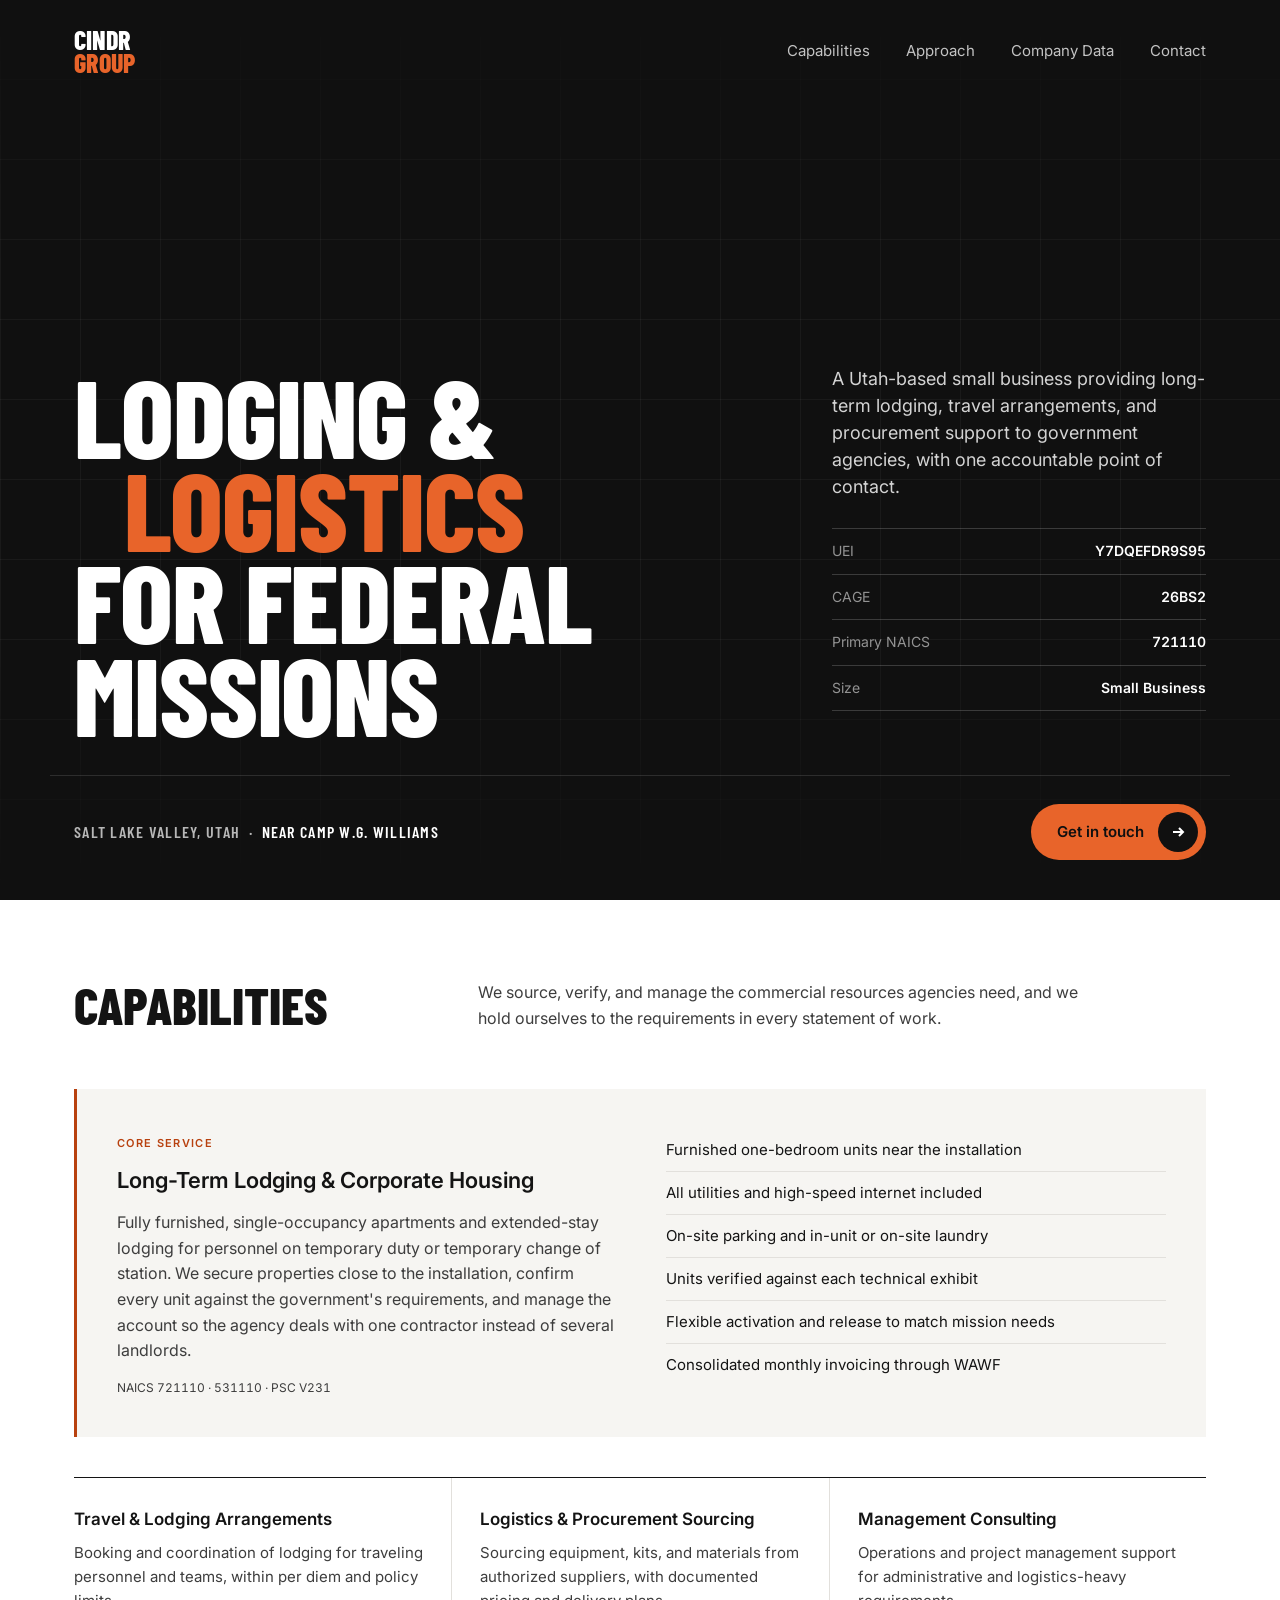
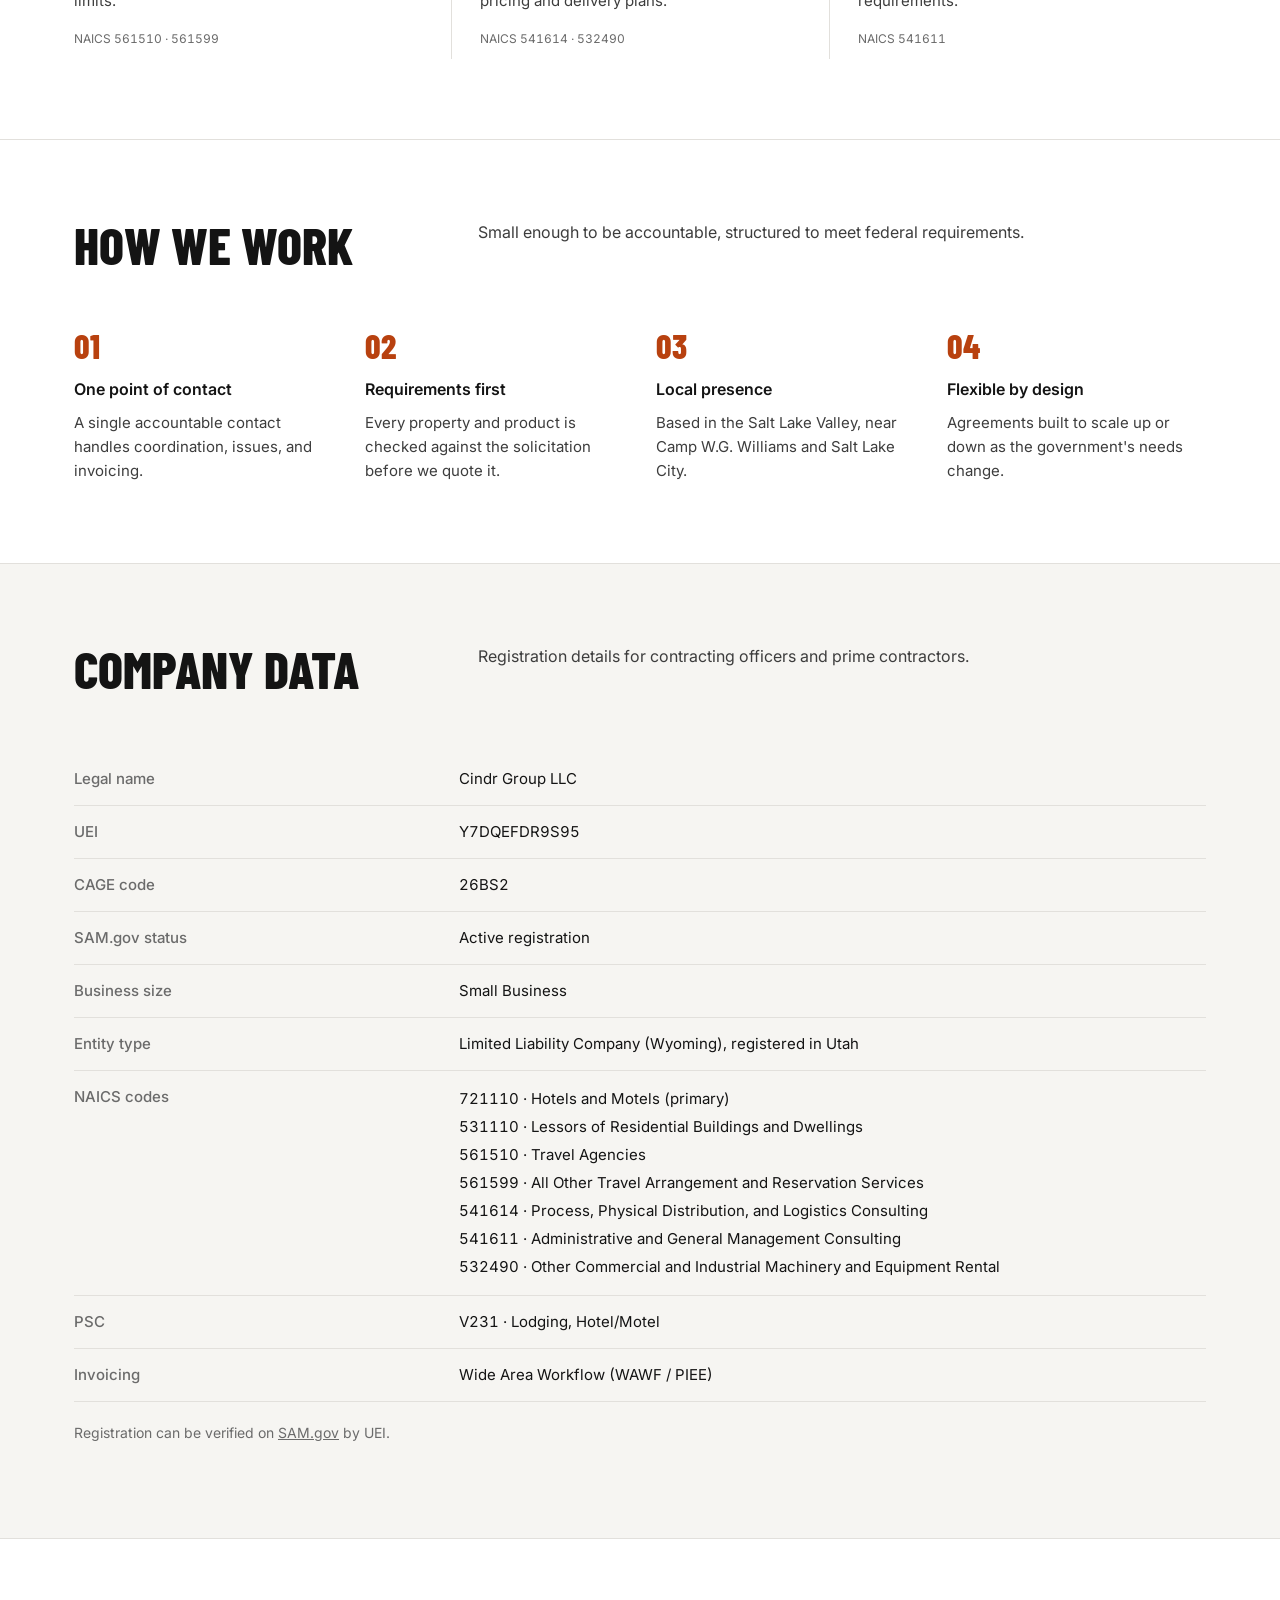
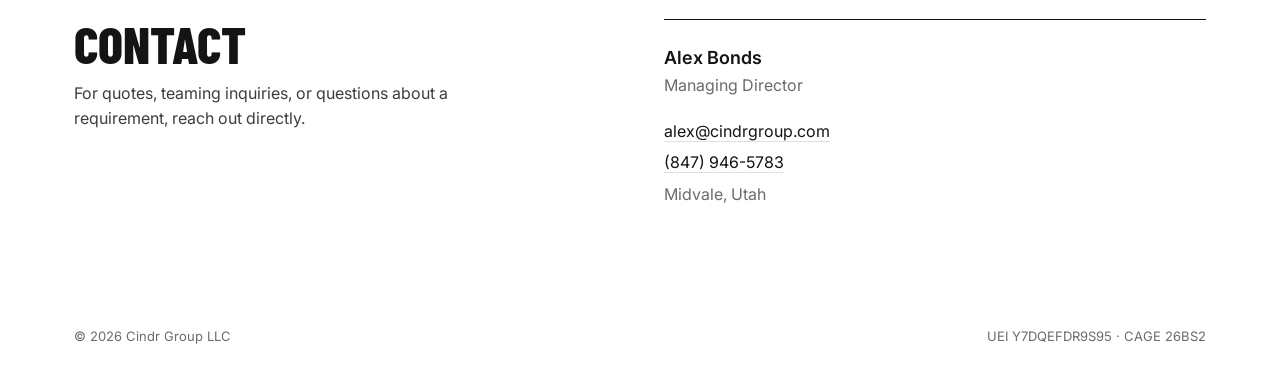
==== bold.html @ dfcaead5 "Add bold design option (bold.html) for comparison Co-Authored-By: Claude Opus 5.5 <noreply@anthropic" ====
<!doctype html>
<html lang="en">
<head>
<meta charset="utf-8">
<meta name="viewport" content="width=device-width, initial-scale=1">
<title>Cindr Group LLC | Federal Lodging &amp; Logistics Support</title>
<meta name="description" content="Cindr Group LLC is a Utah-based small business providing long-term lodging, travel arrangements, and procurement support to federal agencies. UEI Y7DQEFDR9S95 · CAGE 26BS2.">
<meta property="og:title" content="Cindr Group LLC">
<meta property="og:description" content="Long-term lodging, travel arrangements, and procurement support for federal missions.">
<meta property="og:type" content="website">
<meta property="og:url" content="https://cindrgroup.com">
<link rel="icon" href="favicon.svg" type="image/svg+xml">
<link rel="preconnect" href="https://fonts.googleapis.com">
<link rel="preconnect" href="https://fonts.gstatic.com" crossorigin>
<link href="https://fonts.googleapis.com/css2?family=Barlow+Condensed:wght@600;800&family=Inter:wght@400;500;600;700&family=Newsreader:opsz,wght@6..72,400;6..72,500&display=swap" rel="stylesheet">
<style>
  :root {
    --ink: #141414;
    --ink-2: #3d3d3d;
    --muted: #6b6b6b;
    --line: #e2e0dc;
    --paper: #ffffff;
    --paper-2: #f6f5f2;
    --ember: #b8410f;
    --max: 1180px;
    --ember-bright: #e8642a;
  }
  * { box-sizing: border-box; }
  html { scroll-behavior: smooth; }
  body {
    margin: 0; background: var(--paper); color: var(--ink);
    font: 16px/1.6 Inter, system-ui, -apple-system, "Segoe UI", sans-serif;
    -webkit-font-smoothing: antialiased;
  }
  a { color: inherit; }
  .wrap { max-width: var(--max); margin: 0 auto; padding-inline: 24px; }

  /* Header */
  header { border-bottom: 1px solid var(--line); position: sticky; top: 0; background: rgba(255,255,255,.94); backdrop-filter: blur(6px); z-index: 10; }
  .nav { display: flex; align-items: center; justify-content: space-between; height: 64px; gap: 16px; }
  .brand { font-weight: 700; letter-spacing: .08em; font-size: 15px; text-decoration: none; display: flex; align-items: center; gap: 10px; }
  .brand .mark { width: 10px; height: 10px; background: var(--ember); display: inline-block; }
  .nav ul { list-style: none; display: flex; gap: 28px; margin: 0; padding: 0; font-size: 14px; }
  .nav ul a { text-decoration: none; color: var(--ink-2); }
  .nav ul a:hover { color: var(--ink); }
  @media (max-width: 640px) { .nav ul { display: none; } }

  /* Hero */
  .hero { padding-block: 96px 80px; border-bottom: 1px solid var(--line); }
  .eyebrow { font-size: 12px; font-weight: 600; letter-spacing: .14em; text-transform: uppercase; color: var(--muted); margin: 0 0 20px; }
  h1 { font-family: Newsreader, Georgia, serif; font-weight: 400; font-size: clamp(38px, 6vw, 64px); line-height: 1.08; letter-spacing: -.01em; margin: 0 0 24px; max-width: 16ch; text-wrap: balance; }
  .lede { font-size: 18px; color: var(--ink-2); max-width: 58ch; margin: 0 0 36px; }
  .actions { display: flex; gap: 12px; flex-wrap: wrap; }
  .btn { display: inline-block; padding: 12px 22px; font-size: 14px; font-weight: 600; text-decoration: none; border: 1px solid var(--ink); }
  .btn.primary { background: var(--ink); color: #fff; }
  .btn.primary:hover { background: #000; }
  .btn.ghost:hover { background: var(--paper-2); }
  .ids { margin-top: 48px; display: flex; gap: 32px; flex-wrap: wrap; font-size: 13px; color: var(--muted); }
  .ids b { color: var(--ink); font-weight: 600; font-variant-numeric: tabular-nums; }


  /* ---------- Bold hero ---------- */
  .bold { background: #101010; color: #fff; min-height: 100svh; display: flex; flex-direction: column; position: relative; overflow: hidden; }
  .bold::before { content: ""; position: absolute; inset: 0; background:
      linear-gradient(90deg, rgba(255,255,255,.045) 1px, transparent 1px) 0 0 / 80px 80px,
      linear-gradient(0deg, rgba(255,255,255,.045) 1px, transparent 1px) 0 0 / 80px 80px;
      mask-image: linear-gradient(180deg, transparent 0%, #000 30%, #000 70%, transparent 100%); pointer-events: none; }
  .bold > * { position: relative; }
  .bold > .wrap { width: 100%; }
  .bnav { display: flex; align-items: center; justify-content: space-between; padding-block: 28px; gap: 16px; }
  .blogo { font-family: "Barlow Condensed", Impact, sans-serif; font-weight: 800; font-size: 26px; line-height: .9; text-transform: uppercase; text-decoration: none; color: #fff; }
  .blogo span { display: block; color: var(--ember-bright); }
  .bnav ul { list-style: none; display: flex; gap: 36px; margin: 0; padding: 0; font-size: 15px; }
  .bnav ul a { color: rgba(255,255,255,.75); text-decoration: none; }
  .bnav ul a:hover { color: #fff; }
  @media (max-width: 720px) { .bnav ul { display: none; } }
  .bmain { flex: 1; display: grid; grid-template-columns: 1.9fr 1fr; gap: 48px; align-items: end; padding-block: 6vh 4vh; }
  .bh1 { font-family: "Barlow Condensed", Impact, sans-serif; font-weight: 800; text-transform: uppercase; font-size: clamp(54px, 8.6vw, 136px); line-height: .84; letter-spacing: -.01em; margin: 0; }
  .bh1 .l { display: block; overflow: hidden; }
  .bh1 .l > span { display: block; animation: rise .9s cubic-bezier(.16,1,.3,1) both; }
  .bh1 .l:nth-child(2) > span { animation-delay: .1s; color: var(--ember-bright); padding-left: .45em; }
  .bh1 .l:nth-child(3) > span { animation-delay: .2s; }
  @keyframes rise { from { transform: translateY(105%); } to { transform: none; } }
  @keyframes fade { from { opacity: 0; transform: translateY(16px); } to { opacity: 1; transform: none; } }
  .bside { animation: fade .8s .45s cubic-bezier(.16,1,.3,1) both; padding-bottom: 12px; }
  .bside p { font-size: 18px; line-height: 1.5; color: rgba(255,255,255,.82); margin: 0 0 28px; max-width: 36ch; }
  .bids { border-top: 1px solid rgba(255,255,255,.18); }
  .bids div { display: flex; justify-content: space-between; gap: 16px; padding: 11px 0; border-bottom: 1px solid rgba(255,255,255,.18); font-size: 14px; }
  .bids dt { color: rgba(255,255,255,.55); }
  .bids dd { margin: 0; font-weight: 600; font-variant-numeric: tabular-nums; }
  .bfoot { display: flex; justify-content: space-between; align-items: center; gap: 24px; padding-block: 28px 40px; border-top: 1px solid rgba(255,255,255,.12); animation: fade .8s .6s cubic-bezier(.16,1,.3,1) both; flex-wrap: wrap; }
  .bloc { font-family: "Barlow Condensed", Impact, sans-serif; font-weight: 600; text-transform: uppercase; letter-spacing: .08em; font-size: 16px; color: rgba(255,255,255,.7); }
  .bloc b { color: #fff; font-weight: 600; }
  .pill { display: inline-flex; align-items: center; gap: 14px; background: var(--ember-bright); color: #101010; text-decoration: none; font-weight: 600; font-size: 15px; padding: 8px 8px 8px 26px; border-radius: 999px; transition: transform .2s ease; }
  .pill:hover { transform: translateY(-2px); }
  .pill i { width: 40px; height: 40px; border-radius: 50%; background: #101010; display: grid; place-items: center; transition: transform .3s ease; }
  .pill:hover i { transform: rotate(-45deg); }
  .pill svg { width: 16px; height: 16px; }
  @media (max-width: 900px) { .bmain { grid-template-columns: 1fr; align-items: start; gap: 36px; } }
  @media (prefers-reduced-motion: reduce) { .bh1 .l > span, .bside, .bfoot { animation: none; } }
  .data th { color: var(--muted); }
  h2 { font-family: "Barlow Condensed", Impact, sans-serif !important; font-weight: 800 !important; text-transform: uppercase; letter-spacing: 0; font-size: clamp(34px, 4.6vw, 52px) !important; line-height: .95 !important; }
  .approach .n { font-family: "Barlow Condensed", Impact, sans-serif !important; font-weight: 800; font-size: 34px !important; }

  /* Sections */
  section { padding-block: 80px; border-bottom: 1px solid var(--line); }
  h2 { font-family: Newsreader, Georgia, serif; font-weight: 400; font-size: clamp(28px, 4vw, 38px); line-height: 1.15; margin: 0 0 12px; text-wrap: balance; }
  .section-head { display: grid; grid-template-columns: 1fr 2fr; gap: 40px; margin-bottom: 48px; }
  .section-head p { margin: 0; color: var(--ink-2); max-width: 60ch; }
  @media (max-width: 760px) { .section-head { grid-template-columns: 1fr; gap: 8px; } }

  /* Capabilities */
  .featured { display: grid; grid-template-columns: 1fr 1fr; gap: 48px; padding: 40px; background: var(--paper-2); border-left: 3px solid var(--ember); margin-bottom: 40px; }
  .featured h3 { font-size: 22px; margin: 0 0 12px; font-weight: 600; }
  .featured p { margin: 0; color: var(--ink-2); }
  .featured ul { margin: 0; padding: 0; list-style: none; }
  .featured li { padding: 9px 0; border-bottom: 1px solid var(--line); font-size: 15px; }
  .featured li:last-child { border-bottom: 0; }
  .tag { display: inline-block; font-size: 11px; font-weight: 600; letter-spacing: .12em; text-transform: uppercase; color: var(--ember); margin-bottom: 10px; }
  .caps { display: grid; grid-template-columns: repeat(3, 1fr); gap: 0; border-top: 1px solid var(--ink); }
  .cap { padding: 28px 28px 8px 0; }
  .cap + .cap { padding-left: 28px; border-left: 1px solid var(--line); }
  .cap h3 { font-size: 17px; font-weight: 600; margin: 0 0 8px; }
  .cap p { margin: 0 0 12px; color: var(--ink-2); font-size: 15px; }
  .code { font-size: 12px; color: var(--muted); font-variant-numeric: tabular-nums; }
  @media (max-width: 760px) {
    .featured { grid-template-columns: 1fr; gap: 24px; padding: 28px 22px; }
    .caps { grid-template-columns: 1fr; }
    .cap, .cap + .cap { padding: 24px 0 8px; border-left: 0; border-bottom: 1px solid var(--line); }
  }

  /* Approach */
  .approach { display: grid; grid-template-columns: repeat(4, 1fr); gap: 32px; }
  .approach .n { font-family: Newsreader, Georgia, serif; font-size: 28px; color: var(--ember); line-height: 1; margin-bottom: 14px; }
  .approach h3 { font-size: 16px; font-weight: 600; margin: 0 0 8px; }
  .approach p { margin: 0; font-size: 15px; color: var(--ink-2); }
  @media (max-width: 860px) { .approach { grid-template-columns: 1fr 1fr; } }
  @media (max-width: 520px) { .approach { grid-template-columns: 1fr; } }

  /* Company data */
  .data { background: var(--paper-2); }
  .table-wrap { overflow-x: auto; }
  table { width: 100%; border-collapse: collapse; font-size: 15px; }
  th, td { text-align: left; padding: 14px 0; border-bottom: 1px solid var(--line); vertical-align: top; }
  th { width: 34%; font-weight: 500; color: var(--muted); padding-right: 24px; }
  td { font-variant-numeric: tabular-nums; }
  td .row { display: block; padding: 2px 0; }
  .verify { margin-top: 20px; font-size: 14px; color: var(--muted); }

  /* Contact */
  .contact-grid { display: grid; grid-template-columns: 1fr 1fr; gap: 48px; align-items: start; }
  .contact-card { border-top: 1px solid var(--ink); padding-top: 24px; }
  .contact-card .who { font-weight: 600; font-size: 18px; margin: 0; }
  .contact-card .role { color: var(--muted); margin: 0 0 20px; }
  .contact-card a { text-decoration: none; border-bottom: 1px solid var(--line); }
  .contact-card a:hover { border-color: var(--ink); }
  .contact-card p { margin: 6px 0; }
  @media (max-width: 760px) { .contact-grid { grid-template-columns: 1fr; gap: 24px; } }

  footer { padding-block: 32px; font-size: 13px; color: var(--muted); }
  footer .wrap { display: flex; justify-content: space-between; gap: 16px; flex-wrap: wrap; }
</style>
</head>
<body>

<div class="bold" id="top">
  <div class="wrap bnav">
    <a class="blogo" href="#top">Cindr<span>Group</span></a>
    <ul>
      <li><a href="#capabilities">Capabilities</a></li>
      <li><a href="#approach">Approach</a></li>
      <li><a href="#company">Company Data</a></li>
      <li><a href="#contact">Contact</a></li>
    </ul>
  </div>
  <div class="wrap bmain">
    <h1 class="bh1">
      <span class="l"><span>Lodging &amp;</span></span>
      <span class="l"><span>Logistics</span></span>
      <span class="l"><span>For Federal Missions</span></span>
    </h1>
    <div class="bside">
      <p>A Utah-based small business providing long-term lodging, travel arrangements, and procurement support to government agencies, with one accountable point of contact.</p>
      <dl class="bids">
        <div><dt>UEI</dt><dd>Y7DQEFDR9S95</dd></div>
        <div><dt>CAGE</dt><dd>26BS2</dd></div>
        <div><dt>Primary NAICS</dt><dd>721110</dd></div>
        <div><dt>Size</dt><dd>Small Business</dd></div>
      </dl>
    </div>
  </div>
  <div class="wrap bfoot">
    <span class="bloc">Salt Lake Valley, Utah &nbsp;·&nbsp; <b>Near Camp W.G. Williams</b></span>
    <a class="pill" href="#contact">Get in touch <i><svg viewBox="0 0 16 16" fill="none" stroke="#fff" stroke-width="2"><path d="M3 8h10M9 4l4 4-4 4"/></svg></i></a>
  </div>
</div>

<main>
  <section id="capabilities">
    <div class="wrap">
      <div class="section-head">
        <h2>Capabilities</h2>
        <p>We source, verify, and manage the commercial resources agencies need, and we hold ourselves to the requirements in every statement of work.</p>
      </div>

      <div class="featured">
        <div>
          <span class="tag">Core Service</span>
          <h3>Long-Term Lodging &amp; Corporate Housing</h3>
          <p>Fully furnished, single-occupancy apartments and extended-stay lodging for personnel on temporary duty or temporary change of station. We secure properties close to the installation, confirm every unit against the government's requirements, and manage the account so the agency deals with one contractor instead of several landlords.</p>
          <p class="code" style="margin-top:14px">NAICS 721110 · 531110 · PSC V231</p>
        </div>
        <ul>
          <li>Furnished one-bedroom units near the installation</li>
          <li>All utilities and high-speed internet included</li>
          <li>On-site parking and in-unit or on-site laundry</li>
          <li>Units verified against each technical exhibit</li>
          <li>Flexible activation and release to match mission needs</li>
          <li>Consolidated monthly invoicing through WAWF</li>
        </ul>
      </div>

      <div class="caps">
        <div class="cap">
          <h3>Travel &amp; Lodging Arrangements</h3>
          <p>Booking and coordination of lodging for traveling personnel and teams, within per diem and policy limits.</p>
          <span class="code">NAICS 561510 · 561599</span>
        </div>
        <div class="cap">
          <h3>Logistics &amp; Procurement Sourcing</h3>
          <p>Sourcing equipment, kits, and materials from authorized suppliers, with documented pricing and delivery plans.</p>
          <span class="code">NAICS 541614 · 532490</span>
        </div>
        <div class="cap">
          <h3>Management Consulting</h3>
          <p>Operations and project management support for administrative and logistics-heavy requirements.</p>
          <span class="code">NAICS 541611</span>
        </div>
      </div>
    </div>
  </section>

  <section id="approach">
    <div class="wrap">
      <div class="section-head">
        <h2>How we work</h2>
        <p>Small enough to be accountable, structured to meet federal requirements.</p>
      </div>
      <div class="approach">
        <div>
          <div class="n">01</div>
          <h3>One point of contact</h3>
          <p>A single accountable contact handles coordination, issues, and invoicing.</p>
        </div>
        <div>
          <div class="n">02</div>
          <h3>Requirements first</h3>
          <p>Every property and product is checked against the solicitation before we quote it.</p>
        </div>
        <div>
          <div class="n">03</div>
          <h3>Local presence</h3>
          <p>Based in the Salt Lake Valley, near Camp W.G. Williams and Salt Lake City.</p>
        </div>
        <div>
          <div class="n">04</div>
          <h3>Flexible by design</h3>
          <p>Agreements built to scale up or down as the government's needs change.</p>
        </div>
      </div>
    </div>
  </section>

  <section id="company" class="data">
    <div class="wrap">
      <div class="section-head">
        <h2>Company data</h2>
        <p>Registration details for contracting officers and prime contractors.</p>
      </div>
      <div class="table-wrap">
        <table>
          <tr><th>Legal name</th><td>Cindr Group LLC</td></tr>
          <tr><th>UEI</th><td>Y7DQEFDR9S95</td></tr>
          <tr><th>CAGE code</th><td>26BS2</td></tr>
          <tr><th>SAM.gov status</th><td>Active registration</td></tr>
          <tr><th>Business size</th><td>Small Business</td></tr>
          <tr><th>Entity type</th><td>Limited Liability Company (Wyoming), registered in Utah</td></tr>
          <tr><th>NAICS codes</th><td>
            <span class="row">721110 · Hotels and Motels (primary)</span>
            <span class="row">531110 · Lessors of Residential Buildings and Dwellings</span>
            <span class="row">561510 · Travel Agencies</span>
            <span class="row">561599 · All Other Travel Arrangement and Reservation Services</span>
            <span class="row">541614 · Process, Physical Distribution, and Logistics Consulting</span>
            <span class="row">541611 · Administrative and General Management Consulting</span>
            <span class="row">532490 · Other Commercial and Industrial Machinery and Equipment Rental</span>
          </td></tr>
          <tr><th>PSC</th><td>V231 · Lodging, Hotel/Motel</td></tr>
          <tr><th>Invoicing</th><td>Wide Area Workflow (WAWF / PIEE)</td></tr>
        </table>
      </div>
      <p class="verify">Registration can be verified on <a href="https://sam.gov/search/?keywords=Y7DQEFDR9S95" target="_blank" rel="noopener">SAM.gov</a> by UEI.</p>
    </div>
  </section>

  <section id="contact" style="border-bottom:0">
    <div class="wrap contact-grid">
      <div>
        <h2>Contact</h2>
        <p style="color:var(--ink-2);max-width:44ch;margin:0">For quotes, teaming inquiries, or questions about a requirement, reach out directly.</p>
      </div>
      <div class="contact-card">
        <p class="who">Alex Bonds</p>
        <p class="role">Managing Director</p>
        <p><a href="mailto:alex@cindrgroup.com">alex@cindrgroup.com</a></p>
        <p><a href="tel:+18479465783">(847) 946-5783</a></p>
        <p style="color:var(--muted)">Midvale, Utah</p>
      </div>
    </div>
  </section>
</main>

<footer>
  <div class="wrap">
    <span>© 2026 Cindr Group LLC</span>
    <span>UEI Y7DQEFDR9S95 · CAGE 26BS2</span>
  </div>
</footer>

</body>
</html>
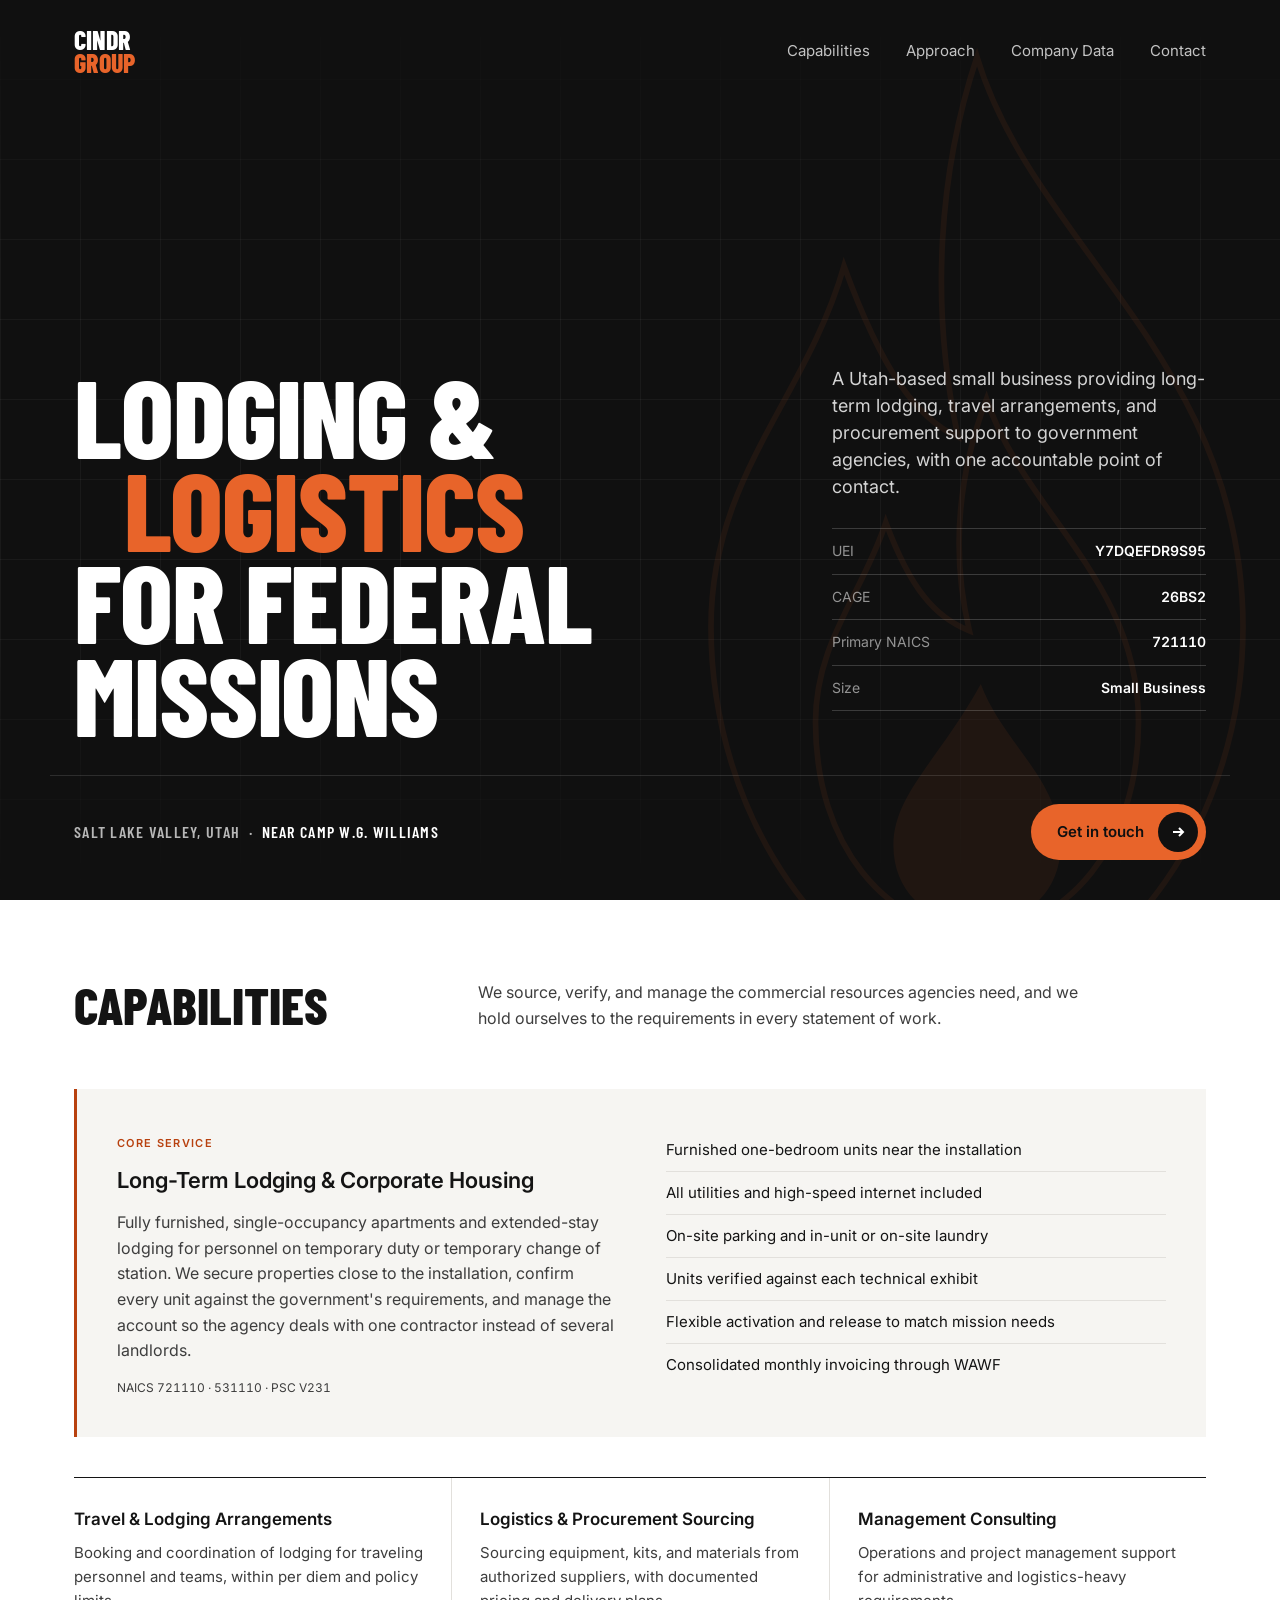
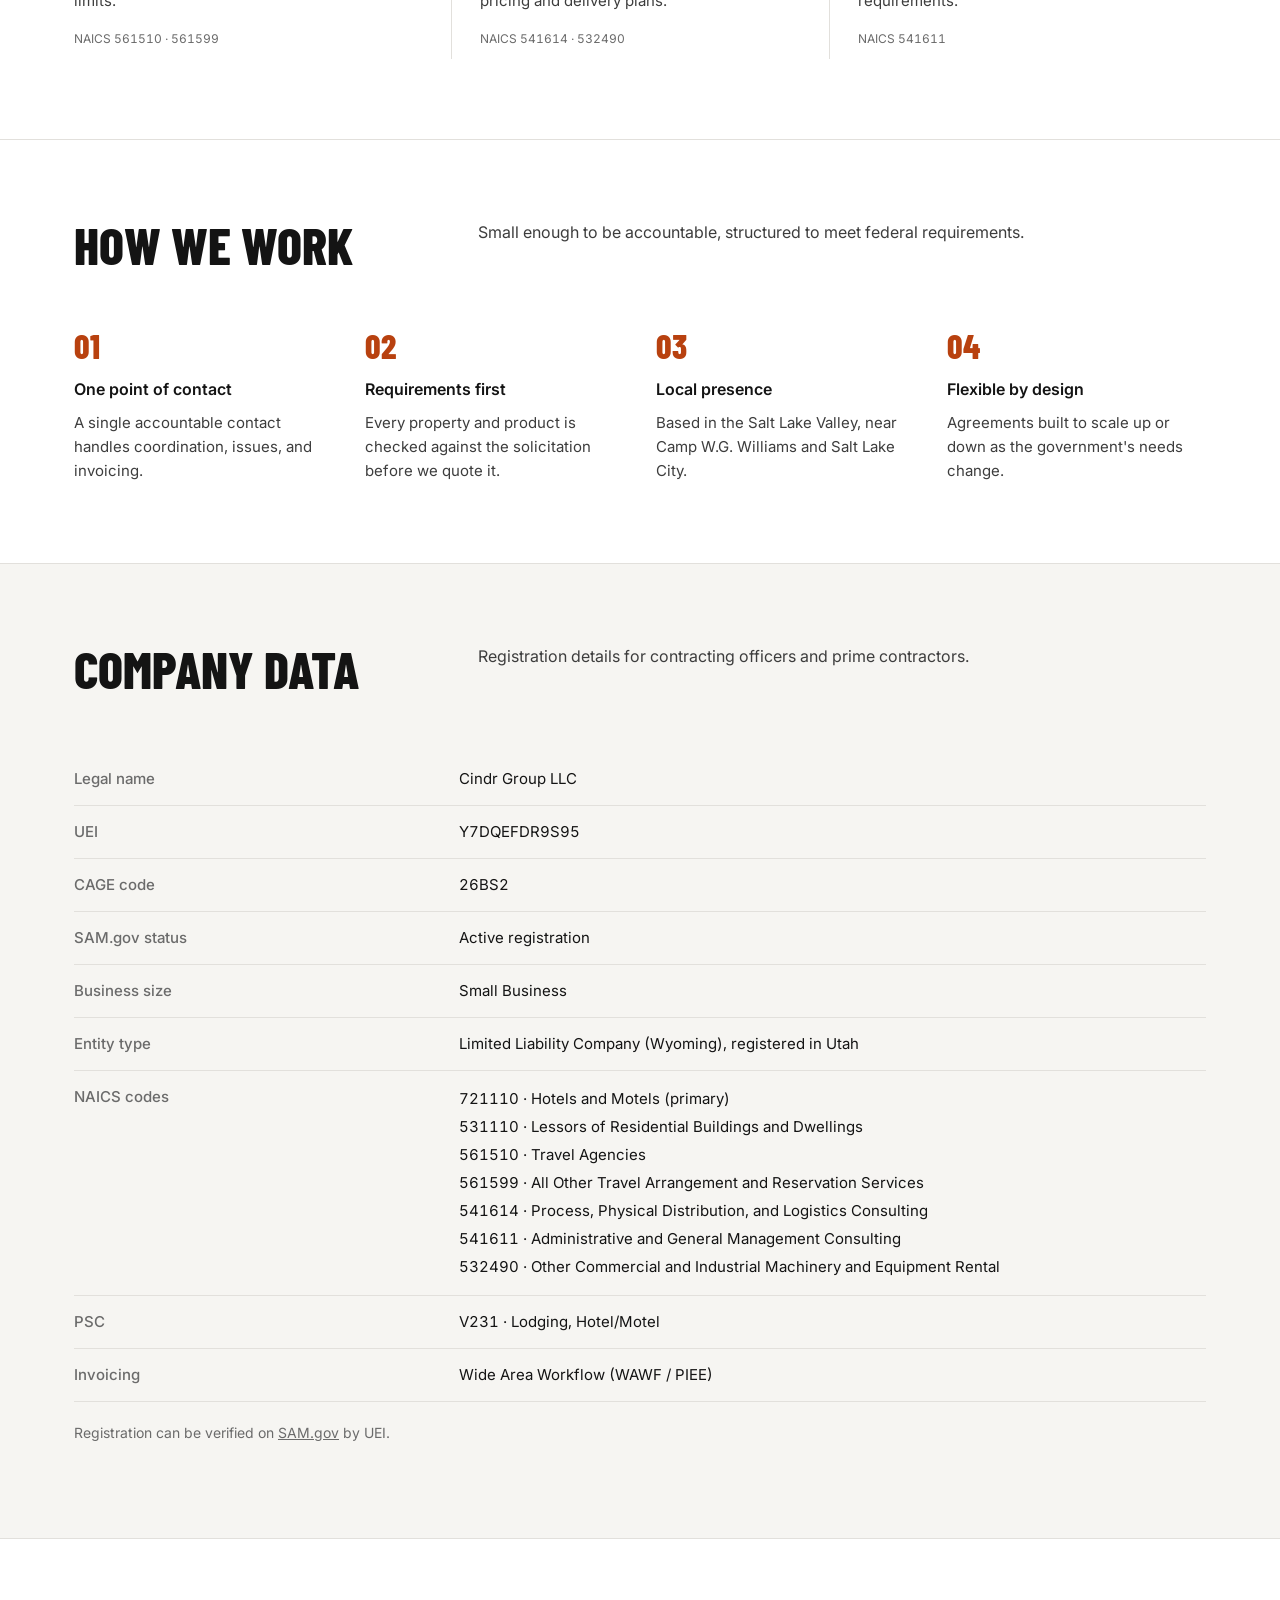
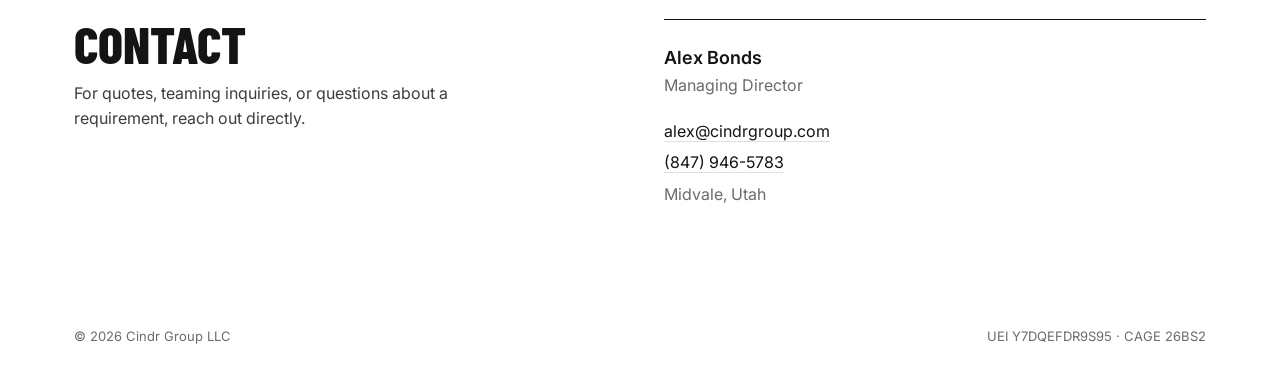
==== commit d220e185: "Add faint flame watermark to bold hero Co-Authored-By: Claude Opus 5.5 <noreply@anthropic.com> Claud" ====
--- a/bold.html
+++ b/bold.html
@@ -98,6 +98,10 @@
   .pill svg { width: 16px; height: 16px; }
   @media (max-width: 900px) { .bmain { grid-template-columns: 1fr; align-items: start; gap: 36px; } }
   @media (prefers-reduced-motion: reduce) { .bh1 .l > span, .bside, .bfoot { animation: none; } }
+
+  .ember-mark { position: absolute; right: -6vw; bottom: -14vh; width: min(62vw, 760px); height: auto; pointer-events: none; opacity: .07; z-index: 0; }
+  .bold > .wrap { z-index: 1; }
+  @media (max-width: 900px) { .ember-mark { right: -30vw; bottom: -6vh; width: 120vw; opacity: .06; } }
   .data th { color: var(--muted); }
   h2 { font-family: "Barlow Condensed", Impact, sans-serif !important; font-weight: 800 !important; text-transform: uppercase; letter-spacing: 0; font-size: clamp(34px, 4.6vw, 52px) !important; line-height: .95 !important; }
   .approach .n { font-family: "Barlow Condensed", Impact, sans-serif !important; font-weight: 800; font-size: 34px !important; }
@@ -164,6 +168,11 @@
 <body>
 
 <div class="bold" id="top">
+  <svg class="ember-mark" viewBox="0 0 400 520" fill="none" aria-hidden="true">
+    <path d="M200 10 C 230 110, 340 170, 340 310 C 340 410, 278 500, 200 510 C 122 500, 60 410, 60 310 C 60 230, 110 190, 130 120 C 150 175, 168 200, 190 210 C 175 140, 180 70, 200 10 Z" stroke="#e8642a" stroke-width="3"/>
+    <path d="M205 190 C 225 250, 285 285, 285 360 C 285 425, 248 468, 200 472 C 152 468, 115 425, 115 360 C 115 318, 140 292, 152 255 C 165 290, 178 305, 196 312 C 186 270, 190 230, 205 190 Z" stroke="#e8642a" stroke-width="3"/>
+    <path d="M202 340 C 214 372, 244 390, 244 425 C 244 450, 225 466, 200 467 C 175 466, 156 450, 156 425 C 156 398, 180 380, 202 340 Z" fill="#e8642a"/>
+  </svg>
   <div class="wrap bnav">
     <a class="blogo" href="#top">Cindr<span>Group</span></a>
     <ul>
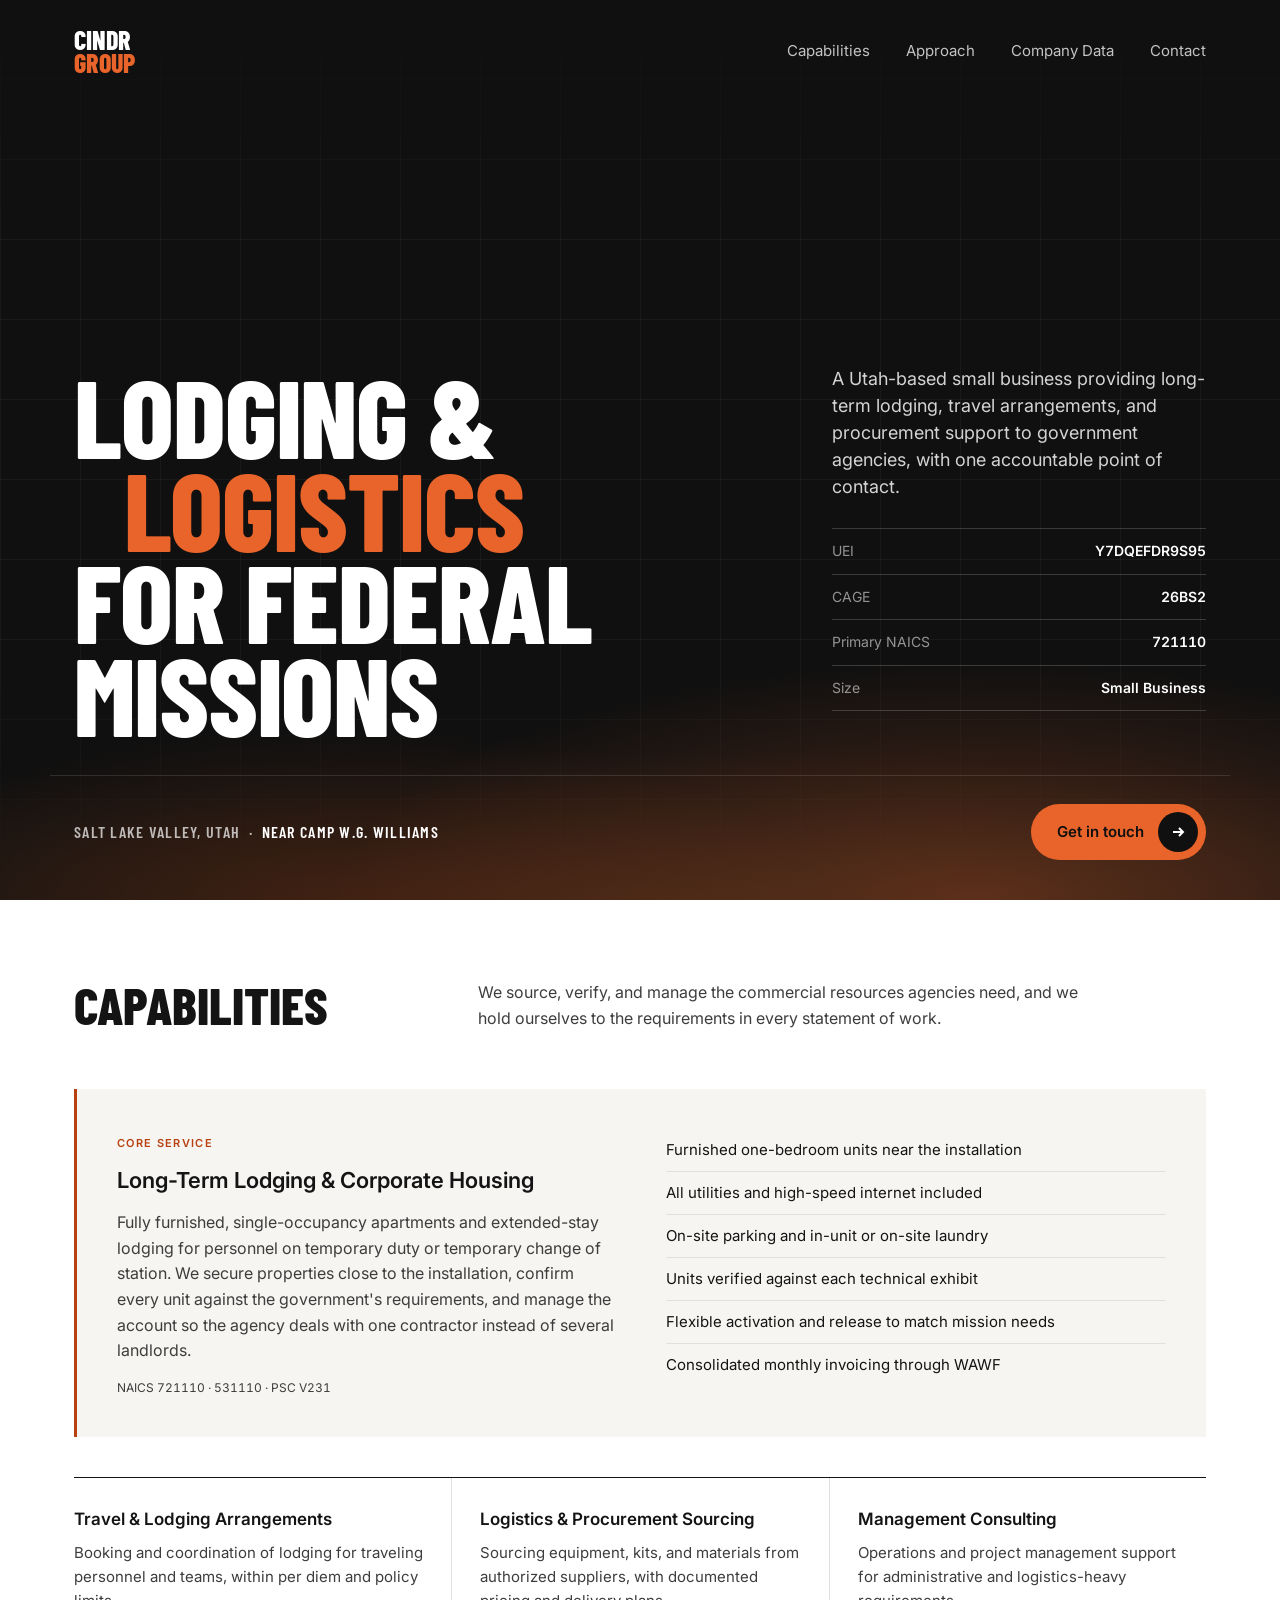
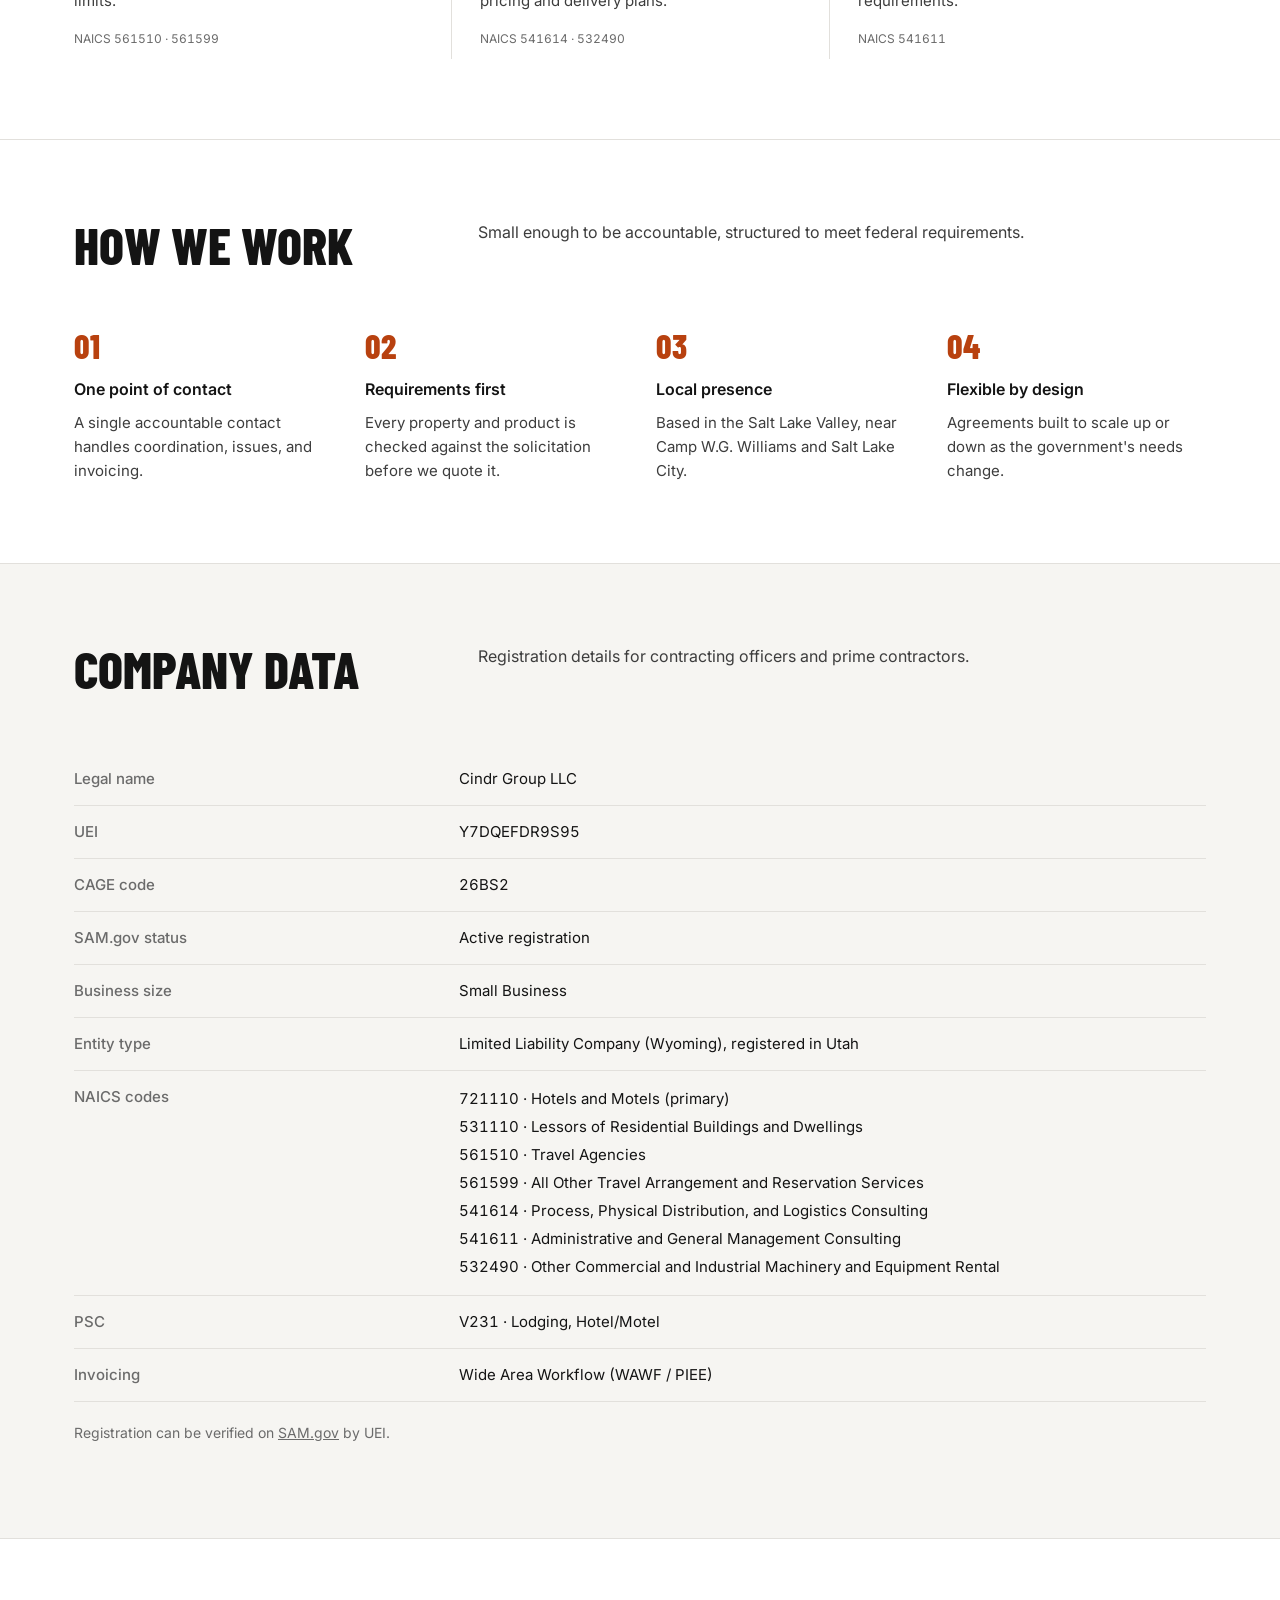
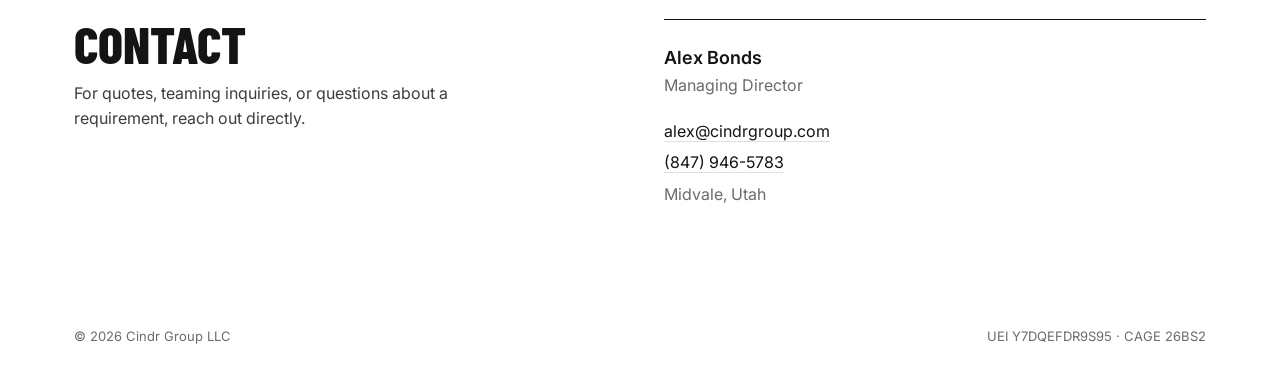
==== commit de9dd265: "Replace flame outline with warm ember glow in bold hero Co-Authored-By: Claude Opus 5.5 <noreply@ant" ====
--- a/bold.html
+++ b/bold.html
@@ -99,9 +99,15 @@
   @media (max-width: 900px) { .bmain { grid-template-columns: 1fr; align-items: start; gap: 36px; } }
   @media (prefers-reduced-motion: reduce) { .bh1 .l > span, .bside, .bfoot { animation: none; } }
 
-  .ember-mark { position: absolute; right: -6vw; bottom: -14vh; width: min(62vw, 760px); height: auto; pointer-events: none; opacity: .07; z-index: 0; }
   .bold > .wrap { z-index: 1; }
-  @media (max-width: 900px) { .ember-mark { right: -30vw; bottom: -6vh; width: 120vw; opacity: .06; } }
+  .bold::after { content: ""; position: absolute; left: -10%; right: -10%; bottom: -1px; height: 70%; pointer-events: none; z-index: 0;
+      background:
+        radial-gradient(60% 55% at 72% 100%, rgba(232,100,42,.30), rgba(232,100,42,0) 70%),
+        radial-gradient(45% 40% at 30% 100%, rgba(184,65,15,.20), rgba(184,65,15,0) 70%),
+        radial-gradient(90% 30% at 50% 100%, rgba(255,140,60,.10), rgba(255,140,60,0) 80%);
+      animation: smolder 9s ease-in-out infinite alternate; }
+  @keyframes smolder { from { opacity: .85; } to { opacity: 1; } }
+  @media (prefers-reduced-motion: reduce) { .bold::after { animation: none; } }
   .data th { color: var(--muted); }
   h2 { font-family: "Barlow Condensed", Impact, sans-serif !important; font-weight: 800 !important; text-transform: uppercase; letter-spacing: 0; font-size: clamp(34px, 4.6vw, 52px) !important; line-height: .95 !important; }
   .approach .n { font-family: "Barlow Condensed", Impact, sans-serif !important; font-weight: 800; font-size: 34px !important; }
@@ -168,11 +174,6 @@
 <body>
 
 <div class="bold" id="top">
-  <svg class="ember-mark" viewBox="0 0 400 520" fill="none" aria-hidden="true">
-    <path d="M200 10 C 230 110, 340 170, 340 310 C 340 410, 278 500, 200 510 C 122 500, 60 410, 60 310 C 60 230, 110 190, 130 120 C 150 175, 168 200, 190 210 C 175 140, 180 70, 200 10 Z" stroke="#e8642a" stroke-width="3"/>
-    <path d="M205 190 C 225 250, 285 285, 285 360 C 285 425, 248 468, 200 472 C 152 468, 115 425, 115 360 C 115 318, 140 292, 152 255 C 165 290, 178 305, 196 312 C 186 270, 190 230, 205 190 Z" stroke="#e8642a" stroke-width="3"/>
-    <path d="M202 340 C 214 372, 244 390, 244 425 C 244 450, 225 466, 200 467 C 175 466, 156 450, 156 425 C 156 398, 180 380, 202 340 Z" fill="#e8642a"/>
-  </svg>
   <div class="wrap bnav">
     <a class="blogo" href="#top">Cindr<span>Group</span></a>
     <ul>
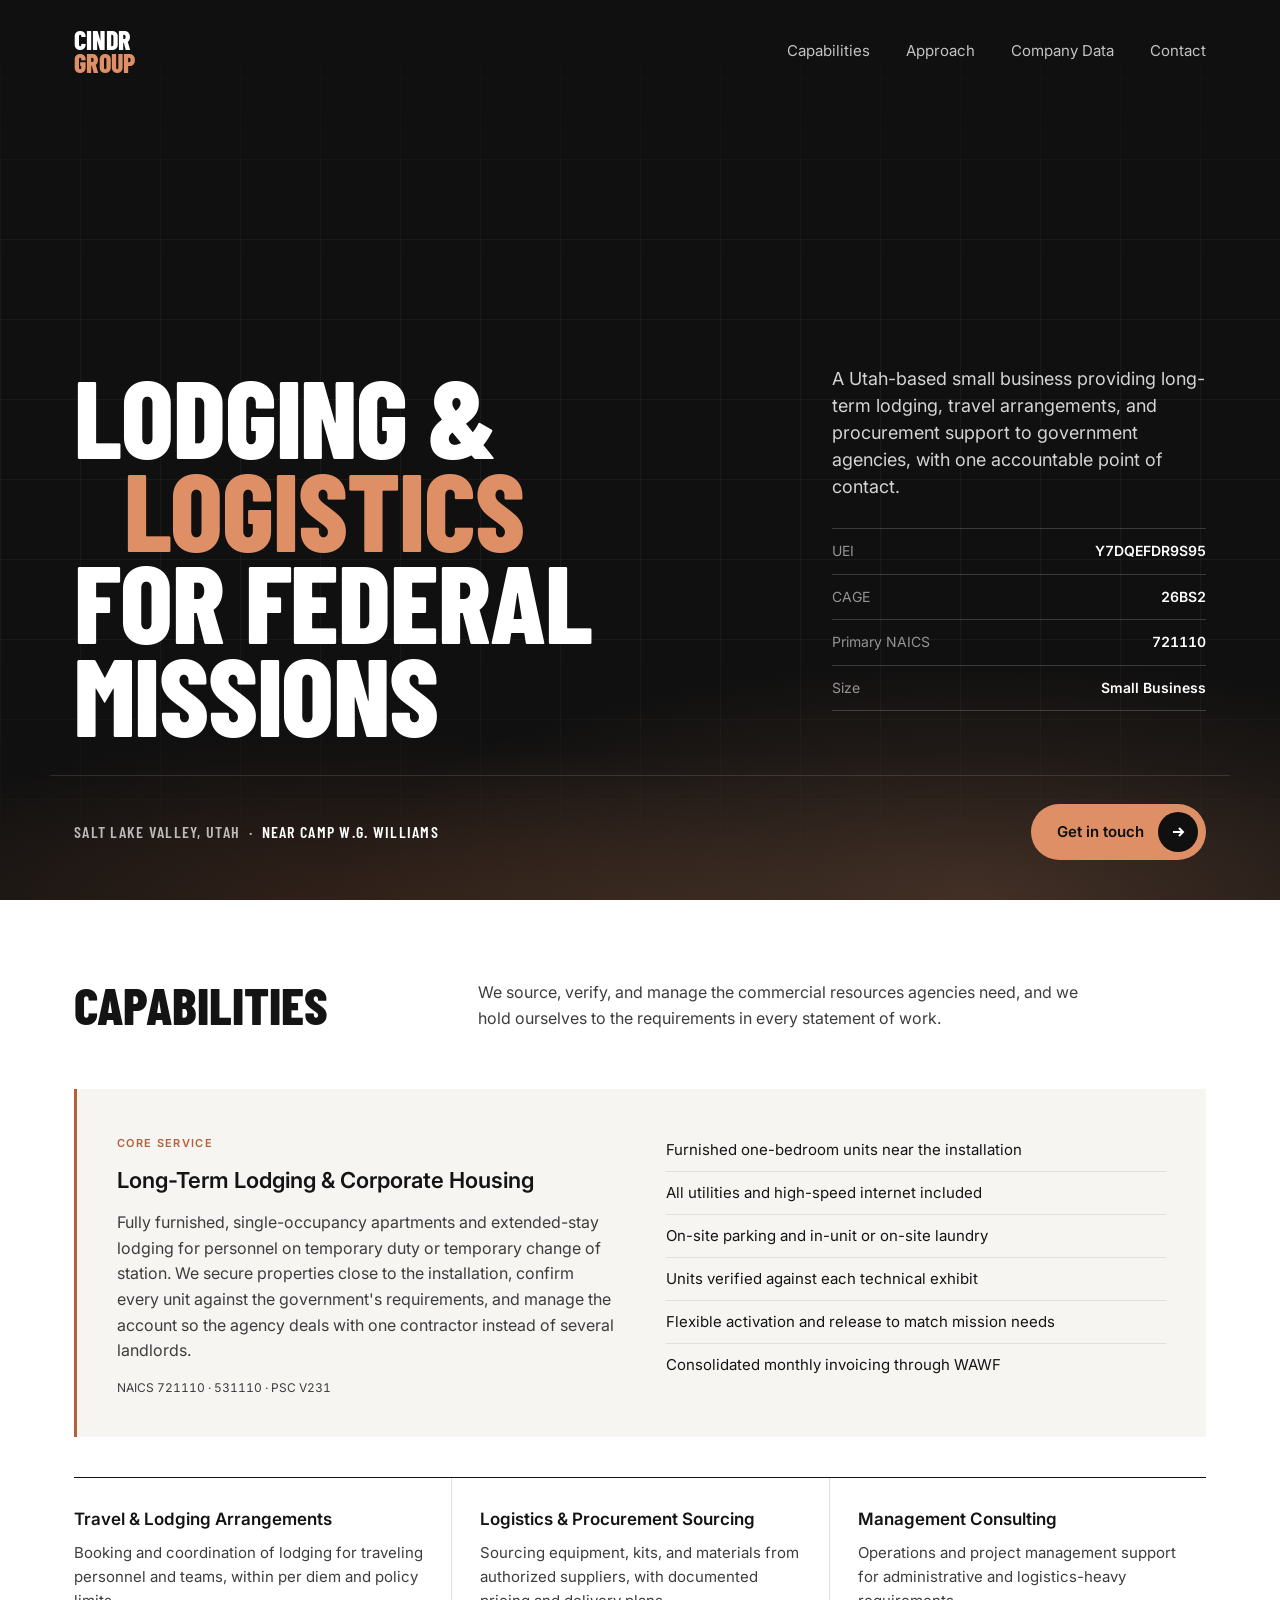
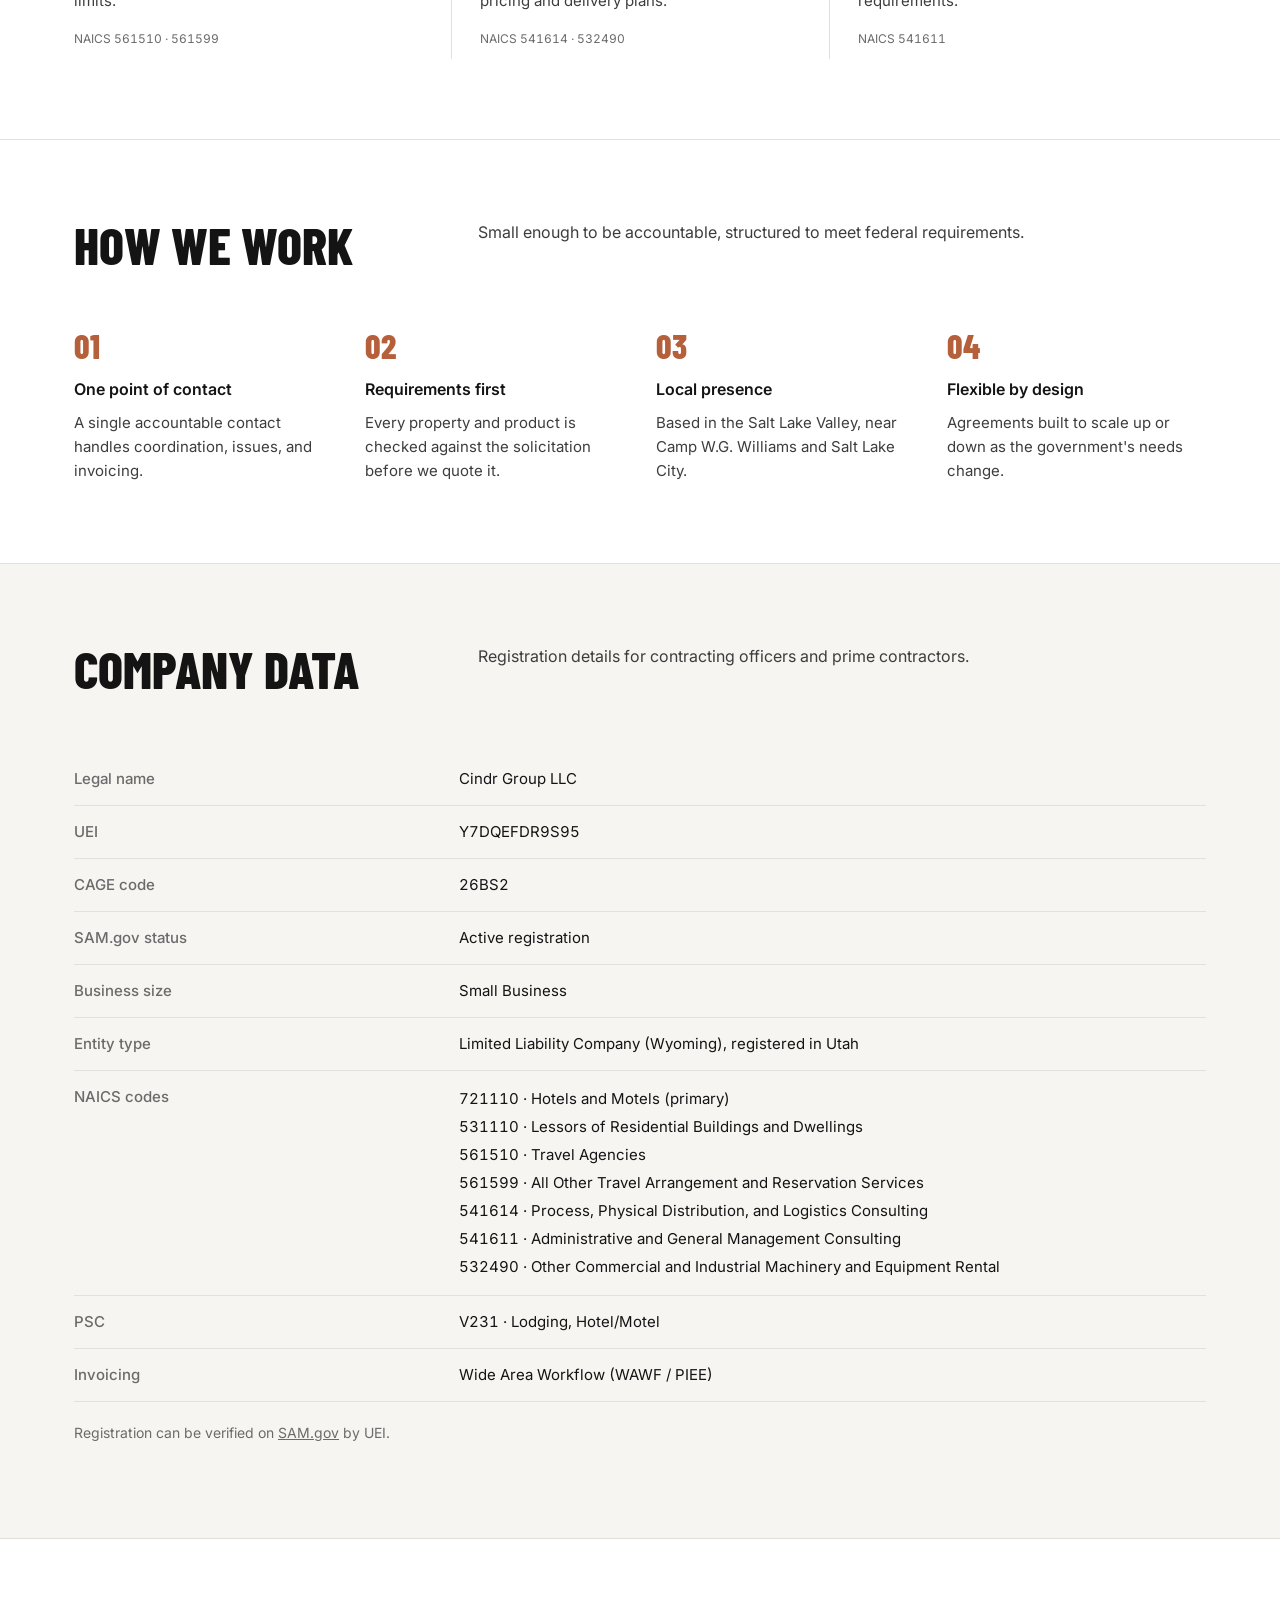
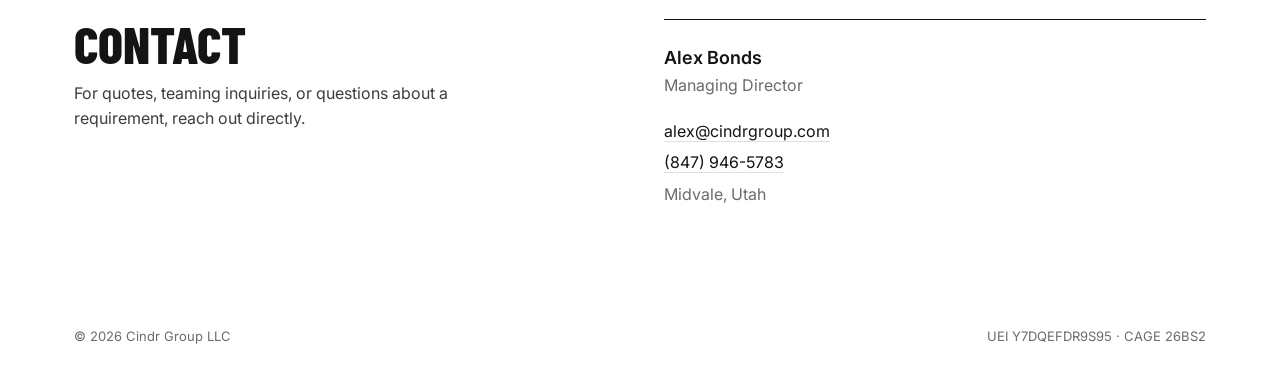
==== commit 60347186: "Soften ember accent and glow Co-Authored-By: Claude Opus 5.5 <noreply@anthropic.com> Claude-Session:" ====
--- a/bold.html
+++ b/bold.html
@@ -21,9 +21,9 @@
     --line: #e2e0dc;
     --paper: #ffffff;
     --paper-2: #f6f5f2;
-    --ember: #b8410f;
+    --ember: #b5603a;
     --max: 1180px;
-    --ember-bright: #e8642a;
+    --ember-bright: #df8f66;
   }
   * { box-sizing: border-box; }
   html { scroll-behavior: smooth; }
@@ -102,9 +102,9 @@
   .bold > .wrap { z-index: 1; }
   .bold::after { content: ""; position: absolute; left: -10%; right: -10%; bottom: -1px; height: 70%; pointer-events: none; z-index: 0;
       background:
-        radial-gradient(60% 55% at 72% 100%, rgba(232,100,42,.30), rgba(232,100,42,0) 70%),
-        radial-gradient(45% 40% at 30% 100%, rgba(184,65,15,.20), rgba(184,65,15,0) 70%),
-        radial-gradient(90% 30% at 50% 100%, rgba(255,140,60,.10), rgba(255,140,60,0) 80%);
+        radial-gradient(60% 55% at 72% 100%, rgba(223,143,102,.20), rgba(223,143,102,0) 70%),
+        radial-gradient(45% 40% at 30% 100%, rgba(184,90,50,.13), rgba(184,90,50,0) 70%),
+        radial-gradient(90% 30% at 50% 100%, rgba(240,170,120,.07), rgba(240,170,120,0) 80%);
       animation: smolder 9s ease-in-out infinite alternate; }
   @keyframes smolder { from { opacity: .85; } to { opacity: 1; } }
   @media (prefers-reduced-motion: reduce) { .bold::after { animation: none; } }
